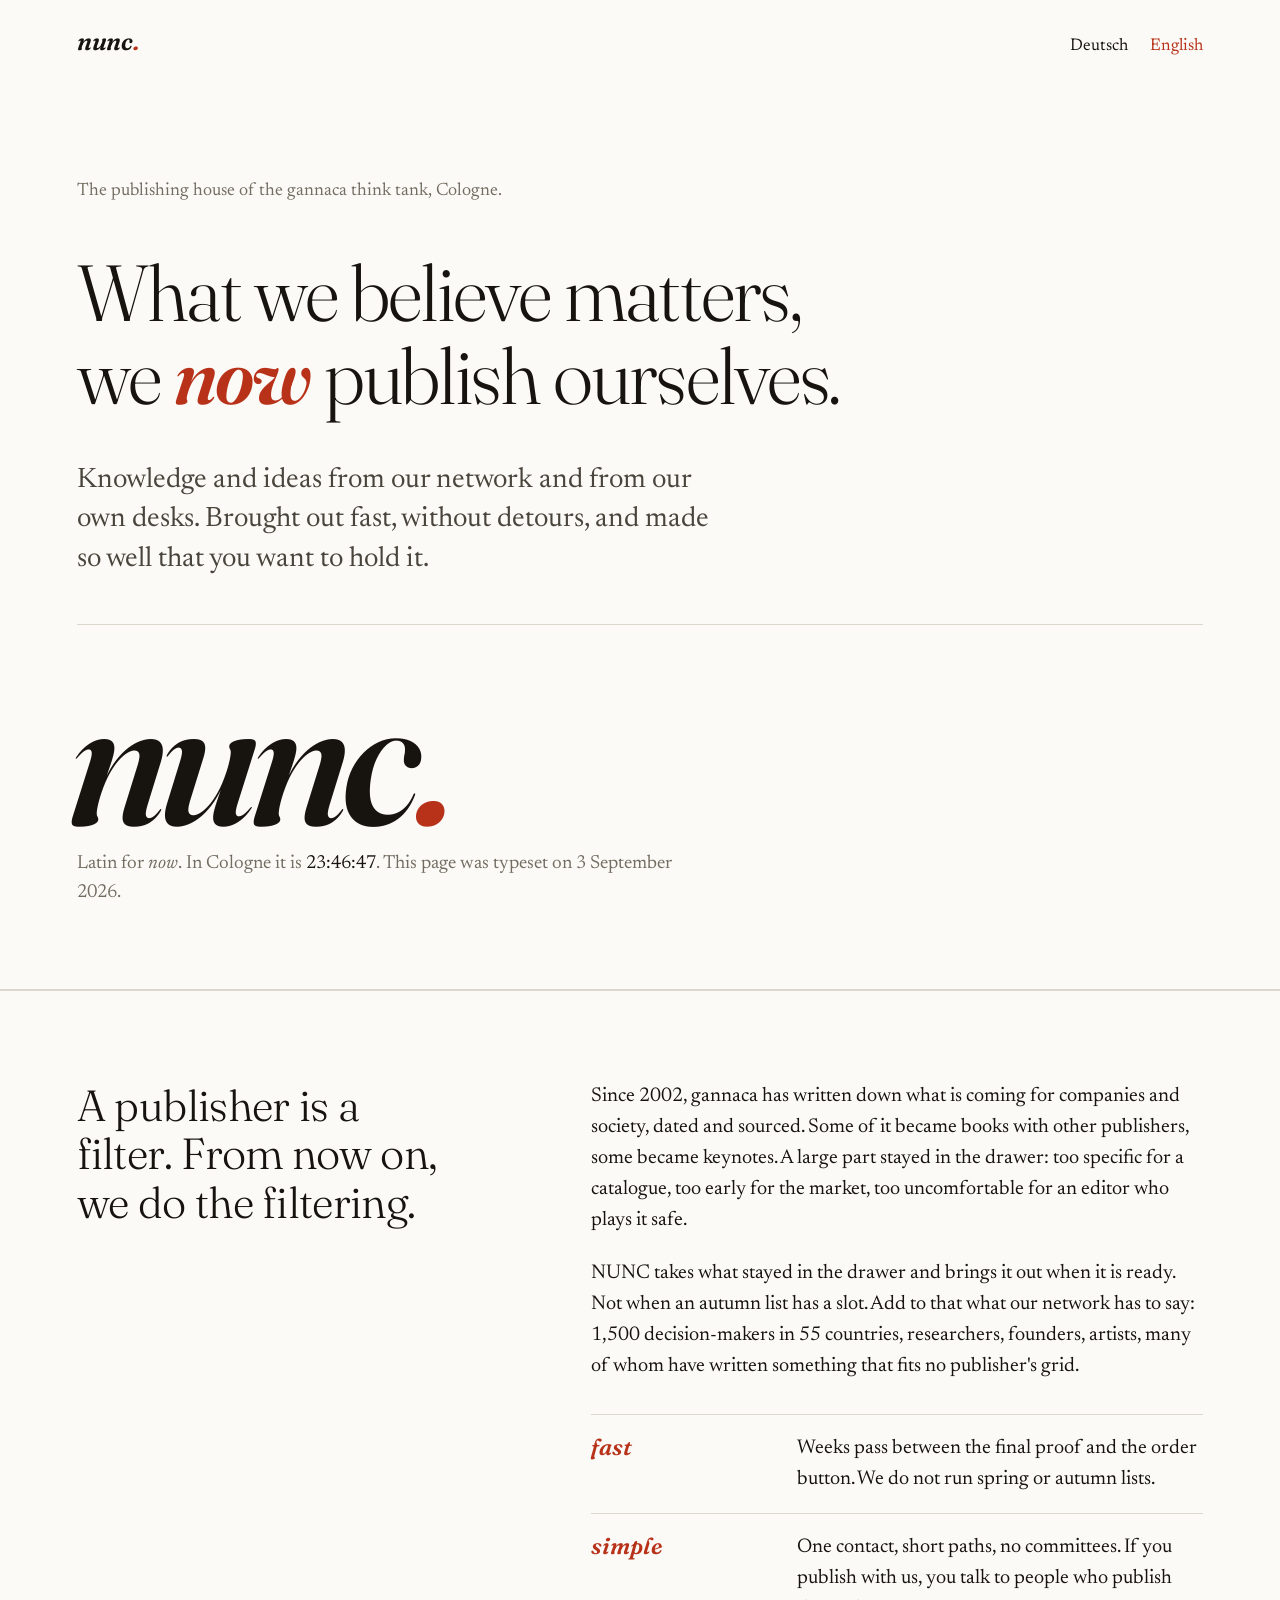
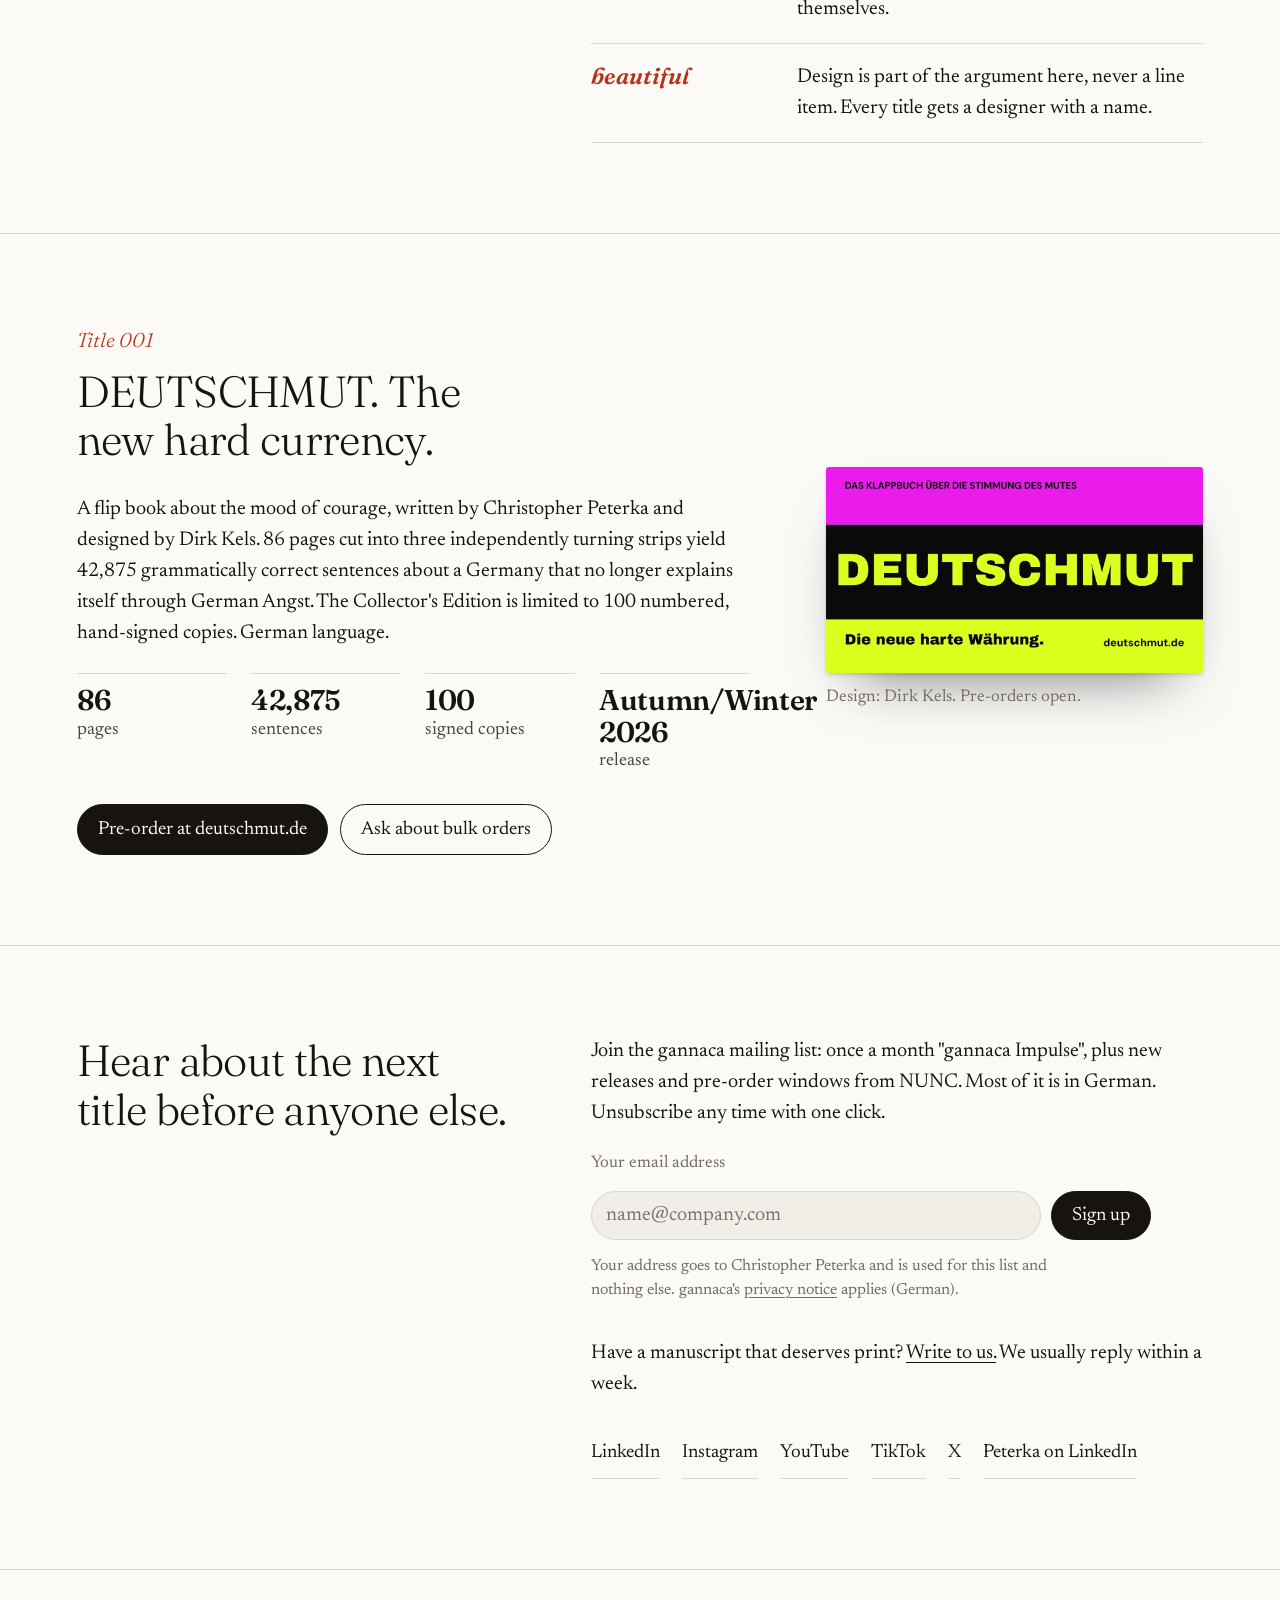
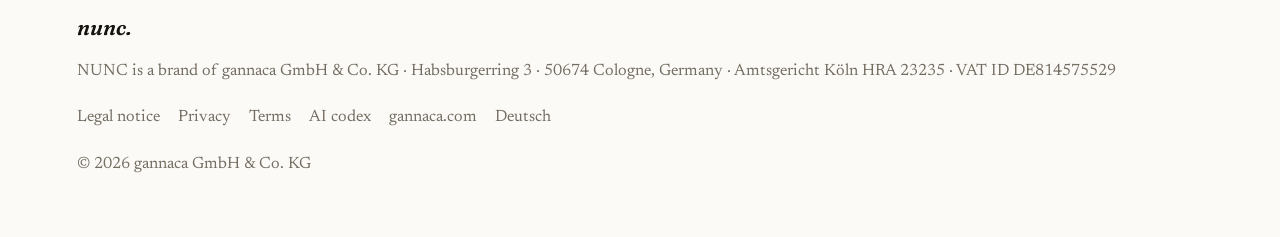
==== en/index.html @ 0a07e75c "NUNC Verlag: Teaser-Site nunc.gannaca.com (DE/EN, Netlify Forms, self-hosted fonts)" ====
<!doctype html>
<html lang="en">
<head>
  <meta charset="utf-8">
  <meta name="viewport" content="width=device-width, initial-scale=1, viewport-fit=cover">
  <title>NUNC · What we believe matters, we now publish ourselves.</title>
  <meta name="description" content="NUNC is the publishing house of the gannaca think tank: knowledge and ideas from our network and our own desks, brought out fast and made beautifully. First title: DEUTSCHMUT.">
  <link rel="canonical" href="https://nunc.gannaca.com/en/">
  <link rel="alternate" hreflang="de" href="https://nunc.gannaca.com/">
  <link rel="alternate" hreflang="en" href="https://nunc.gannaca.com/en/">
  <link rel="alternate" hreflang="x-default" href="https://nunc.gannaca.com/">
  <meta name="theme-color" content="#fbfaf7" media="(prefers-color-scheme: light)">
  <meta name="theme-color" content="#121110" media="(prefers-color-scheme: dark)">
  <meta property="og:type" content="website">
  <meta property="og:site_name" content="NUNC · gannaca">
  <meta property="og:title" content="NUNC · What we believe matters, we now publish ourselves.">
  <meta property="og:description" content="The publishing house of the gannaca think tank. First title: DEUTSCHMUT, the new hard currency.">
  <meta property="og:url" content="https://nunc.gannaca.com/en/">
  <meta property="og:image" content="https://nunc.gannaca.com/assets/img/og.jpg">
  <meta property="og:locale" content="en_GB">
  <meta name="twitter:card" content="summary_large_image">
  <link rel="icon" href="/assets/img/favicon.svg" type="image/svg+xml">
  <link rel="preload" href="/assets/fonts/fraunces-italic-600-latin.woff2" as="font" type="font/woff2" crossorigin>
  <link rel="preload" href="/assets/fonts/fraunces-normal-300-latin.woff2" as="font" type="font/woff2" crossorigin>
  <link rel="stylesheet" href="/assets/nunc.css">
</head>
<body>
<a class="skip" href="#main">Skip to content</a>

<header class="top">
  <a class="mark" href="/en/" aria-label="NUNC, home">nunc<span>.</span></a>
  <nav aria-label="Language">
    <a href="/" lang="de">Deutsch</a>
    <a href="/en/" aria-current="page" lang="en">English</a>
  </nav>
</header>

<main id="main">

  <section class="hero" aria-labelledby="h1">
    <p class="kicker seq">The publishing house of the gannaca think tank, Cologne.</p>
    <h1 id="h1" class="seq">What we believe matters, we <em>now</em> publish ourselves.</h1>
    <p class="lede seq">Knowledge and ideas from our network and from our own desks. Brought out fast, without detours, and made so well that you want to hold it.</p>
    <div class="nunc seq">
      <p class="word" aria-hidden="true">nunc<i>.</i></p>
      <p class="colophon">Latin for <i>now</i>. In Cologne it is <time id="clock" datetime="">just about now</time>. This page was typeset on 3 September 2026.</p>
    </div>
  </section>

  <section aria-labelledby="h-why">
    <div class="two">
      <h2 id="h-why" class="reveal">A publisher is a filter. From now on, we do the filtering.</h2>
      <div class="reveal">
        <p>Since 2002, gannaca has written down what is coming for companies and society, dated and sourced. Some of it became books with other publishers, some became keynotes. A large part stayed in the drawer: too specific for a catalogue, too early for the market, too uncomfortable for an editor who plays it safe.</p>
        <p>NUNC takes what stayed in the drawer and brings it out when it is ready. Not when an autumn list has a slot. Add to that what our network has to say: 1,500 decision-makers in 55 countries, researchers, founders, artists, many of whom have written something that fits no publisher's grid.</p>
        <ul class="claims">
          <li><b>fast</b><span>Weeks pass between the final proof and the order button. We do not run spring or autumn lists.</span></li>
          <li><b>simple</b><span>One contact, short paths, no committees. If you publish with us, you talk to people who publish themselves.</span></li>
          <li><b>beautiful</b><span>Design is part of the argument here, never a line item. Every title gets a designer with a name.</span></li>
        </ul>
      </div>
    </div>
  </section>

  <section aria-labelledby="h-title">
    <div class="title-block">
      <div class="reveal">
        <p class="ordinal">Title 001</p>
        <h2 id="h-title">DEUTSCHMUT. The new hard currency.</h2>
        <p>A flip book about the mood of courage, written by Christopher Peterka and designed by Dirk Kels. 86 pages cut into three independently turning strips yield 42,875 grammatically correct sentences about a Germany that no longer explains itself through German Angst. The Collector's Edition is limited to 100 numbered, hand-signed copies. German language.</p>
        <ul class="facts" aria-label="Key facts">
          <li><strong>86</strong>pages</li>
          <li><strong>42,875</strong>sentences</li>
          <li><strong>100</strong>signed copies</li>
          <li><strong>Autumn/Winter 2026</strong>release</li>
        </ul>
        <div class="actions">
          <a class="btn" href="https://www.deutschmut.de" target="_blank" rel="noopener" hreflang="de">Pre-order at deutschmut.de</a>
          <a class="btn ghost" href="mailto:peterka@gannaca.com?subject=DEUTSCHMUT%20%C2%B7%20bulk%20order">Ask about bulk orders</a>
        </div>
      </div>
      <figure class="cover reveal">
        <a href="https://www.deutschmut.de" target="_blank" rel="noopener"><img src="/assets/img/deutschmut_cover.jpg" width="1200" height="655" alt="Cover of DEUTSCHMUT, the new hard currency, a flip book by Christopher Peterka" loading="lazy" decoding="async"></a>
        <figcaption>Design: Dirk Kels. Pre-orders open.</figcaption>
      </figure>
    </div>
  </section>

  <section aria-labelledby="h-nl">
    <div class="two">
      <h2 id="h-nl" class="reveal">Hear about the next title before anyone else.</h2>
      <div class="reveal">
        <p>Join the gannaca mailing list: once a month "gannaca Impulse", plus new releases and pre-order windows from NUNC. Most of it is in German. Unsubscribe any time with one click.</p>
        <form class="nl" name="newsletter" method="POST" action="/en/thanks/" data-netlify="true" netlify-honeypot="bot-field">
          <input type="hidden" name="form-name" value="newsletter">
          <input type="hidden" name="source" value="nunc.gannaca.com">
          <input type="hidden" name="language" value="en">
          <p class="hp" aria-hidden="true"><label>Leave this empty: <input name="bot-field" tabindex="-1" autocomplete="off"></label></p>
          <label for="email">Your email address</label>
          <div class="row">
            <input id="email" type="email" name="email" inputmode="email" autocomplete="email" required placeholder="name@company.com">
            <button class="btn" type="submit">Sign up</button>
          </div>
          <small>Your address goes to Christopher Peterka and is used for this list and nothing else. gannaca's <a href="https://gannaca.com/datenschutz/" hreflang="de">privacy notice</a> applies (German).</small>
        </form>
        <p style="margin-top:36px">Have a manuscript that deserves print? <a href="mailto:peterka@gannaca.com?subject=NUNC%20%C2%B7%20Manuscript">Write to us.</a> We usually reply within a week.</p>
        <ul class="socials" aria-label="gannaca on social media">
          <li><a href="https://de.linkedin.com/company/gannaca-global-think-tank-group" target="_blank" rel="noopener">LinkedIn</a></li>
          <li><a href="https://www.instagram.com/gannacathinktank/" target="_blank" rel="noopener">Instagram</a></li>
          <li><a href="https://www.youtube.com/@gannaca6821" target="_blank" rel="noopener">YouTube</a></li>
          <li><a href="https://www.tiktok.com/@gannaca" target="_blank" rel="noopener">TikTok</a></li>
          <li><a href="https://x.com/c_peterka" target="_blank" rel="noopener">X</a></li>
          <li><a href="https://www.linkedin.com/in/christopherpeterka/" target="_blank" rel="noopener">Peterka on LinkedIn</a></li>
        </ul>
      </div>
    </div>
  </section>

</main>

<footer>
  <div class="mark">nunc.</div>
  <div>NUNC is a brand of gannaca GmbH &amp; Co. KG · Habsburgerring 3 · 50674 Cologne, Germany · Amtsgericht Köln HRA 23235 · VAT ID DE814575529</div>
  <div class="legal">
    <a href="https://gannaca.com/impressum/" hreflang="de">Legal notice</a>
    <a href="https://gannaca.com/datenschutz/" hreflang="de">Privacy</a>
    <a href="https://gannaca.com/agb/" hreflang="de">Terms</a>
    <a href="https://gannaca.com/ki-codex/" hreflang="de">AI codex</a>
    <a href="https://gannaca.com/">gannaca.com</a>
    <a href="/" lang="de">Deutsch</a>
  </div>
  <div>© 2026 gannaca GmbH &amp; Co. KG</div>
</footer>

<script>
(function () {
  var el = document.getElementById('clock');
  if (el) {
    var fmt = new Intl.DateTimeFormat('en-GB', { hour: '2-digit', minute: '2-digit', second: '2-digit', timeZone: 'Europe/Berlin' });
    function tick() { var d = new Date(); el.textContent = fmt.format(d); el.setAttribute('datetime', d.toISOString()); }
    tick(); setInterval(tick, 1000);
  }
  var reduce = window.matchMedia('(prefers-reduced-motion: reduce)').matches;
  var items = document.querySelectorAll('.reveal');
  if (reduce || !('IntersectionObserver' in window)) { return; }
  items.forEach(function (n) { n.classList.add('pre'); });
  var io = new IntersectionObserver(function (entries) {
    entries.forEach(function (e, i) {
      if (e.isIntersecting) { setTimeout(function () { e.target.classList.remove('pre'); e.target.classList.add('in'); }, (i % 3) * 90); io.unobserve(e.target); }
    });
  }, { rootMargin: '0px 0px -10% 0px', threshold: 0.12 });
  items.forEach(function (n) { io.observe(n); });
})();
</script>
</body>
</html>
---- assets/nunc.css ----
@import url("/assets/fonts/fonts.css");

:root {
  --paper: #fbfaf7;
  --paper-2: #f1eee7;
  --ink: #17140f;
  --ink-2: #4a453c;
  --muted: #736c61;
  --rule: #dcd7cc;
  --rubrum: #b8321a;
  --rubrum-ink: #8e2412;
  --font-display: "Fraunces", Georgia, serif;
  --font-text: "Newsreader", Georgia, "Times New Roman", serif;
  --measure: 62ch;
  --gutter: clamp(20px, 6vw, 96px);
}
@media (prefers-color-scheme: dark) {
  :root {
    --paper: #121110;
    --paper-2: #1c1a17;
    --ink: #ede8df;
    --ink-2: #c9c2b5;
    --muted: #948c7e;
    --rule: #2c2925;
    --rubrum: #e2532f;
    --rubrum-ink: #f07a5b;
  }
}

* { box-sizing: border-box; }
html { scroll-behavior: smooth; -webkit-text-size-adjust: 100%; }
body {
  margin: 0;
  background: var(--paper);
  color: var(--ink);
  font-family: var(--font-text);
  font-size: clamp(17px, 1.05vw + 12px, 20px);
  line-height: 1.55;
  font-optical-sizing: auto;
  font-feature-settings: "kern", "liga", "onum";
}
a { color: inherit; text-decoration-thickness: 1px; text-underline-offset: 0.18em; }
a:hover { color: var(--rubrum); }
a:focus-visible, button:focus-visible, input:focus-visible {
  outline: 2px solid var(--rubrum);
  outline-offset: 3px;
  border-radius: 2px;
}
::selection { background: var(--rubrum); color: #fff; }

.skip { position: absolute; left: -999px; top: 8px; background: var(--ink); color: var(--paper); padding: 8px 12px; }
.skip:focus { left: 8px; z-index: 50; }

/* ---------- header ---------- */
.top {
  display: flex; align-items: baseline; justify-content: space-between;
  padding: 22px var(--gutter) 0;
  font-size: 0.85em;
}
.top .mark { font-family: var(--font-display); font-style: italic; font-weight: 600; font-size: 1.45em; letter-spacing: -0.01em; text-decoration: none; }
.top .mark span { color: var(--rubrum); }
.top nav { display: flex; gap: 22px; }
.top nav a { text-decoration: none; padding: 10px 0; }
.top nav a[aria-current] { color: var(--rubrum); }

/* ---------- hero ---------- */
.hero {
  padding: clamp(56px, 12vh, 140px) var(--gutter) clamp(48px, 9vh, 110px);
  display: grid;
  grid-template-columns: minmax(0, 1fr);
  gap: clamp(28px, 5vh, 56px);
  border-bottom: 1px solid var(--rule);
}
.hero .kicker { margin: 0; color: var(--muted); font-size: 0.9em; }
.hero h1 {
  font-family: var(--font-display);
  font-weight: 300;
  font-size: clamp(2.2rem, 6.2vw, 5.4rem);
  line-height: 1.04;
  letter-spacing: -0.022em;
  margin: 0;
  max-width: 18ch;
  text-wrap: balance;
}
.hero h1 em { font-style: italic; font-weight: 600; color: var(--rubrum); }
.hero .lede {
  font-size: clamp(1.05em, 1.4vw + 0.6em, 1.4em);
  line-height: 1.4;
  max-width: 40ch;
  margin: 0;
  color: var(--ink-2);
}
.nunc {
  display: grid; gap: 6px;
  padding-top: clamp(24px, 5vh, 48px);
  border-top: 1px solid var(--rule);
}
.nunc .word {
  font-family: var(--font-display);
  font-style: italic; font-weight: 600;
  font-size: clamp(4.4rem, 15vw, 15rem);
  line-height: 0.9;
  letter-spacing: -0.04em;
  margin: 0 0 0 -0.04em;
}
.nunc .word i { color: var(--rubrum); font-style: inherit; }
.nunc .colophon { margin: 0; color: var(--muted); font-size: 0.95em; font-variant-numeric: tabular-nums; }
.nunc .colophon time { color: var(--ink); }

/* ---------- sections ---------- */
section { padding: clamp(56px, 10vh, 120px) var(--gutter); }
section + section { border-top: 1px solid var(--rule); }
h2 {
  font-family: var(--font-display);
  font-weight: 300;
  font-size: clamp(1.7rem, 3.4vw, 2.8rem);
  line-height: 1.12;
  letter-spacing: -0.015em;
  margin: 0 0 0.7em;
  max-width: 24ch;
  text-wrap: balance;
}
p { margin: 0 0 1.1em; max-width: var(--measure); }
p:last-child { margin-bottom: 0; }
.two { display: grid; grid-template-columns: minmax(0, 1fr); gap: 40px; }
@media (min-width: 900px) {
  .two { grid-template-columns: 5fr 7fr; gap: clamp(40px, 6vw, 96px); align-items: start; }
  .two > h2 { position: sticky; top: 32px; }
}

/* Drei Eigenschaften als Marginalien */
.claims { list-style: none; margin: 32px 0 0; padding: 0; display: grid; gap: 0; border-top: 1px solid var(--rule); max-width: var(--measure); }
.claims li { display: grid; grid-template-columns: 9.5em 1fr; gap: 16px; padding: 18px 0; border-bottom: 1px solid var(--rule); }
.claims b { font-family: var(--font-display); font-style: italic; font-weight: 600; color: var(--rubrum); font-size: 1.15em; line-height: 1.3; }
@media (max-width: 560px) { .claims li { grid-template-columns: 1fr; gap: 4px; } }

/* ---------- first title ---------- */
.title-block { display: grid; gap: 36px; }
@media (min-width: 900px) { .title-block { grid-template-columns: 7fr 5fr; gap: clamp(40px, 6vw, 96px); align-items: center; } }
.cover {
  position: relative; margin: 0;
  transform: rotate(-1.5deg);
  transition: transform 300ms ease-out;
}
.cover img { width: 100%; height: auto; display: block; border-radius: 3px; box-shadow: 0 30px 60px -30px rgba(0,0,0,.55), 0 2px 4px rgba(0,0,0,.15); }
.cover:hover { transform: rotate(0deg) translateY(-2px); }
.cover figcaption { margin-top: 12px; font-size: 0.85em; color: var(--muted); }
.facts { list-style: none; padding: 0; margin: 24px 0 0; display: grid; grid-template-columns: repeat(auto-fit, minmax(150px, 1fr)); gap: 18px 24px; max-width: var(--measure); }
.facts li { border-top: 1px solid var(--rule); padding-top: 10px; font-size: 0.92em; color: var(--ink-2); }
.facts strong { display: block; font-family: var(--font-display); font-weight: 600; font-size: 1.55em; line-height: 1.1; color: var(--ink); letter-spacing: -0.01em; }
.ordinal { color: var(--rubrum); font-family: var(--font-display); font-style: italic; margin: 0 0 12px; }

/* ---------- buttons ---------- */
.btn {
  display: inline-flex; align-items: center; gap: 10px;
  min-height: 48px; padding: 10px 20px;
  border: 1.5px solid var(--ink); border-radius: 999px;
  background: var(--ink); color: var(--paper);
  font-family: var(--font-text); font-size: 0.95em; text-decoration: none; cursor: pointer;
  transition: transform 180ms ease-out, background 180ms ease-out, border-color 180ms ease-out, color 180ms ease-out;
}
.btn:hover { background: var(--rubrum); border-color: var(--rubrum); color: #fff; transform: translateY(-1px); }
.btn.ghost { background: transparent; color: var(--ink); }
.btn.ghost:hover { background: transparent; color: var(--rubrum); }
.actions { display: flex; flex-wrap: wrap; gap: 12px; margin-top: 28px; }

/* ---------- newsletter ---------- */
.nl { display: grid; gap: 14px; max-width: 560px; margin-top: 8px; }
.nl label { font-size: 0.85em; color: var(--muted); }
.nl .row { display: flex; gap: 10px; flex-wrap: wrap; }
.nl input[type="email"] {
  flex: 1 1 260px; min-height: 48px; padding: 8px 14px;
  font: inherit; font-size: 1em;
  color: var(--ink); background: var(--paper-2);
  border: 1.5px solid var(--rule); border-radius: 999px;
  transition: border-color 180ms ease-out;
}
.nl input[type="email"]:focus { border-color: var(--rubrum); outline: none; }
.nl small { color: var(--muted); font-size: 0.8em; line-height: 1.5; max-width: 52ch; }
.hp { position: absolute; left: -9999px; }

.socials { list-style: none; padding: 0; margin: 28px 0 0; display: flex; flex-wrap: wrap; gap: 8px 22px; font-size: 0.95em; }
.socials a { text-decoration: none; padding: 10px 0; display: inline-block; border-bottom: 1px solid var(--rule); }
.socials a:hover { border-color: var(--rubrum); }

/* ---------- footer ---------- */
footer {
  border-top: 1px solid var(--rule);
  padding: 40px var(--gutter) 60px;
  font-size: 0.82em; color: var(--muted); line-height: 1.6;
  display: grid; gap: 14px;
}
footer .legal { display: flex; flex-wrap: wrap; gap: 6px 18px; }
footer a { text-decoration: none; padding: 6px 0; display: inline-block; }
footer .mark { font-family: var(--font-display); font-style: italic; font-weight: 600; font-size: 1.3em; color: var(--ink); }

/* ---------- motion ---------- */
.reveal { transition: opacity 480ms ease-out, transform 480ms ease-out; }
.reveal.pre { opacity: 0; transform: translateY(14px); }
.reveal.in { opacity: 1; transform: none; }
.hero .seq { opacity: 0; transform: translateY(10px); animation: rise 600ms ease-out forwards; }
.hero .seq:nth-child(1) { animation-delay: 60ms; }
.hero .seq:nth-child(2) { animation-delay: 220ms; }
.hero .seq:nth-child(3) { animation-delay: 380ms; }
.hero .seq:nth-child(4) { animation-delay: 620ms; }
@keyframes rise { to { opacity: 1; transform: none; } }
.nunc .word i { animation: blink 2.2s steps(1) infinite 1.4s; }
@keyframes blink { 0%, 55% { opacity: 1; } 56%, 60% { opacity: 0.25; } 61%, 100% { opacity: 1; } }

@media (prefers-reduced-motion: reduce) {
  html { scroll-behavior: auto; }
  .reveal, .hero .seq { opacity: 1; transform: none; animation: none; transition: none; }
  .nunc .word i { animation: none; }
  .cover { transform: none; }
  .btn:hover { transform: none; }
}
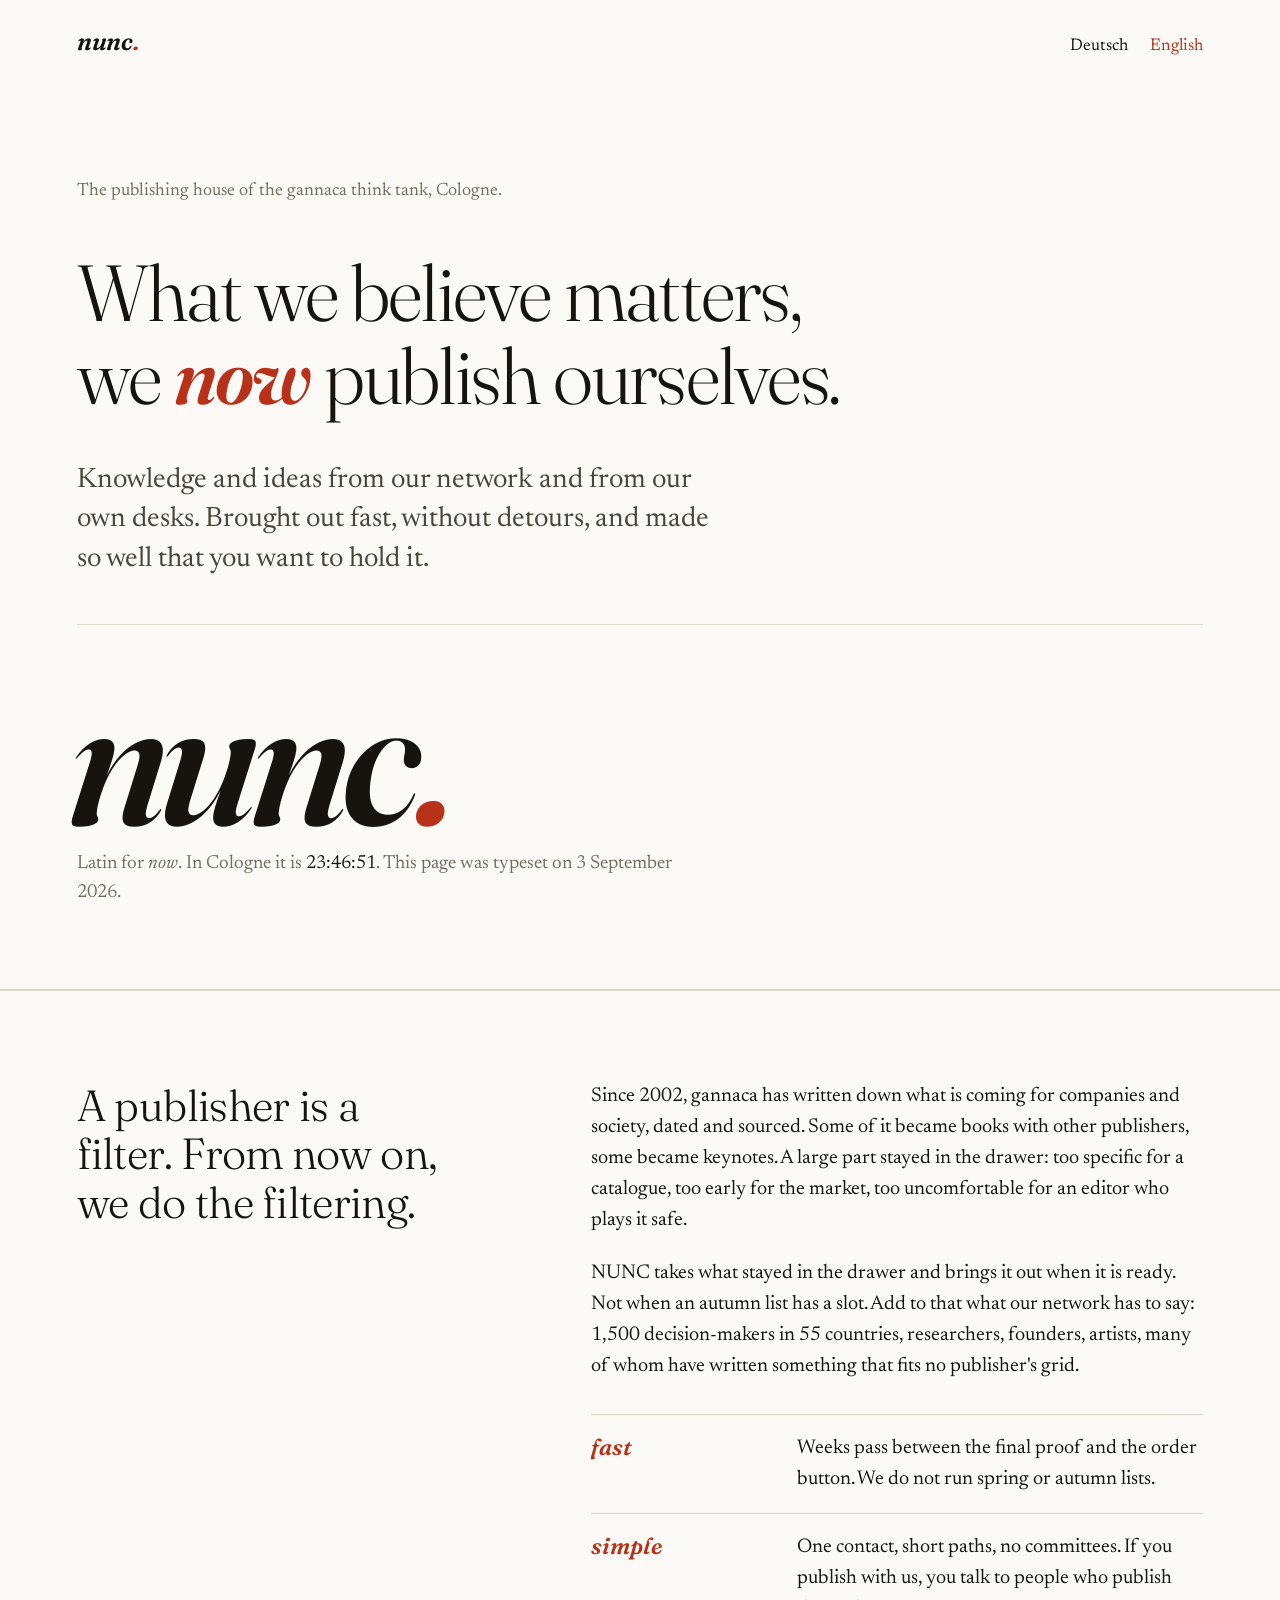
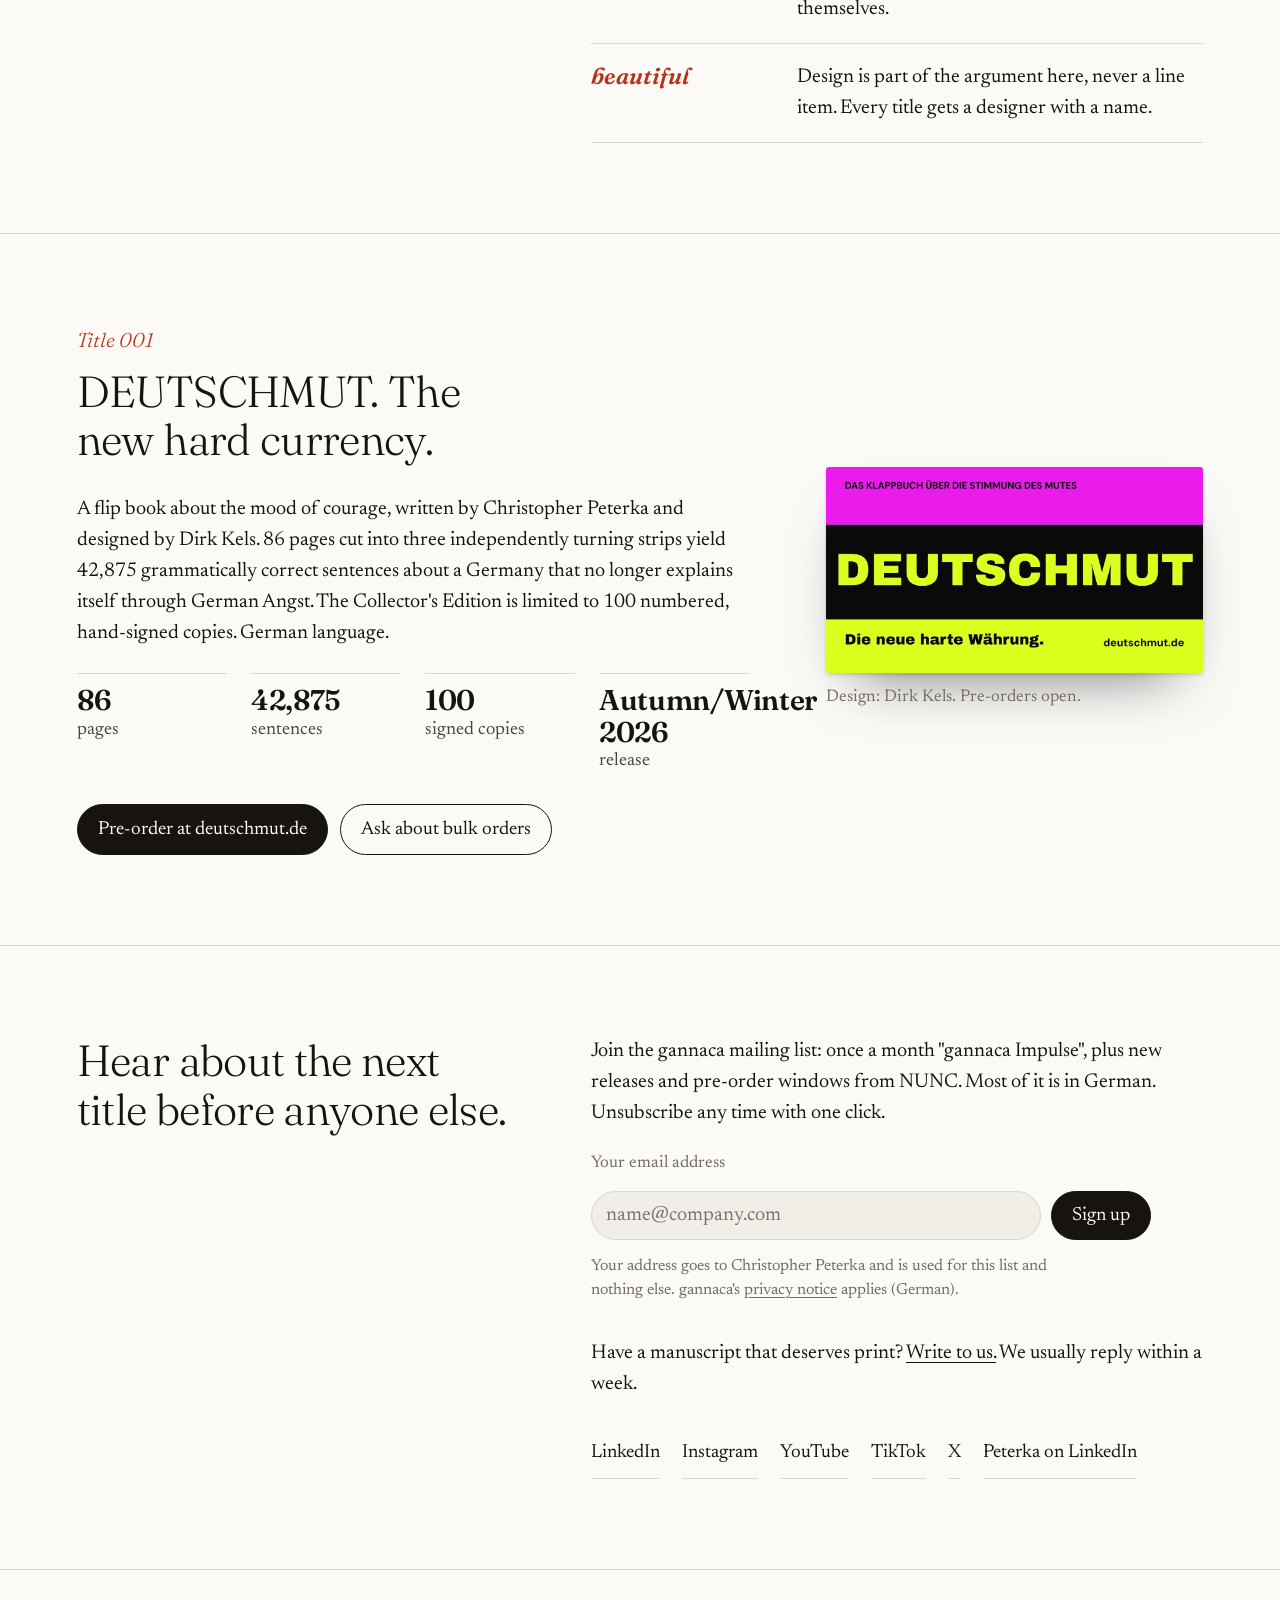
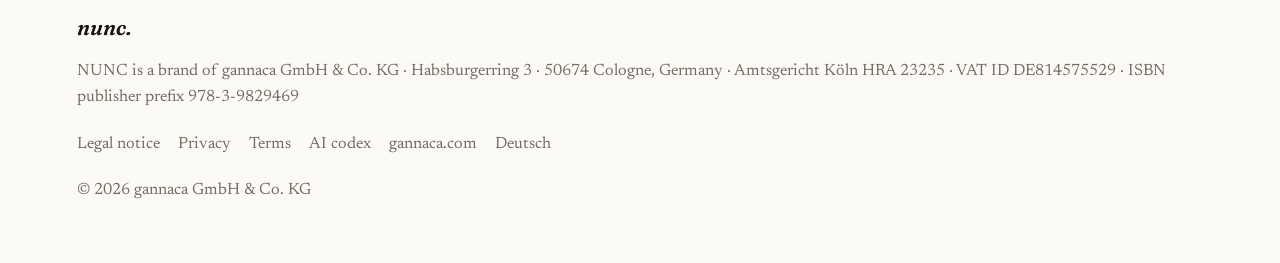
==== commit 213d0621: "Footer: ISBN-Verlagsnummer" ====
--- a/en/index.html
+++ b/en/index.html
@@ -120,7 +120,7 @@
 
 <footer>
   <div class="mark">nunc.</div>
-  <div>NUNC is a brand of gannaca GmbH &amp; Co. KG · Habsburgerring 3 · 50674 Cologne, Germany · Amtsgericht Köln HRA 23235 · VAT ID DE814575529</div>
+  <div>NUNC is a brand of gannaca GmbH &amp; Co. KG · Habsburgerring 3 · 50674 Cologne, Germany · Amtsgericht Köln HRA 23235 · VAT ID DE814575529 · ISBN publisher prefix 978-3-9829469</div>
   <div class="legal">
     <a href="https://gannaca.com/impressum/" hreflang="de">Legal notice</a>
     <a href="https://gannaca.com/datenschutz/" hreflang="de">Privacy</a>
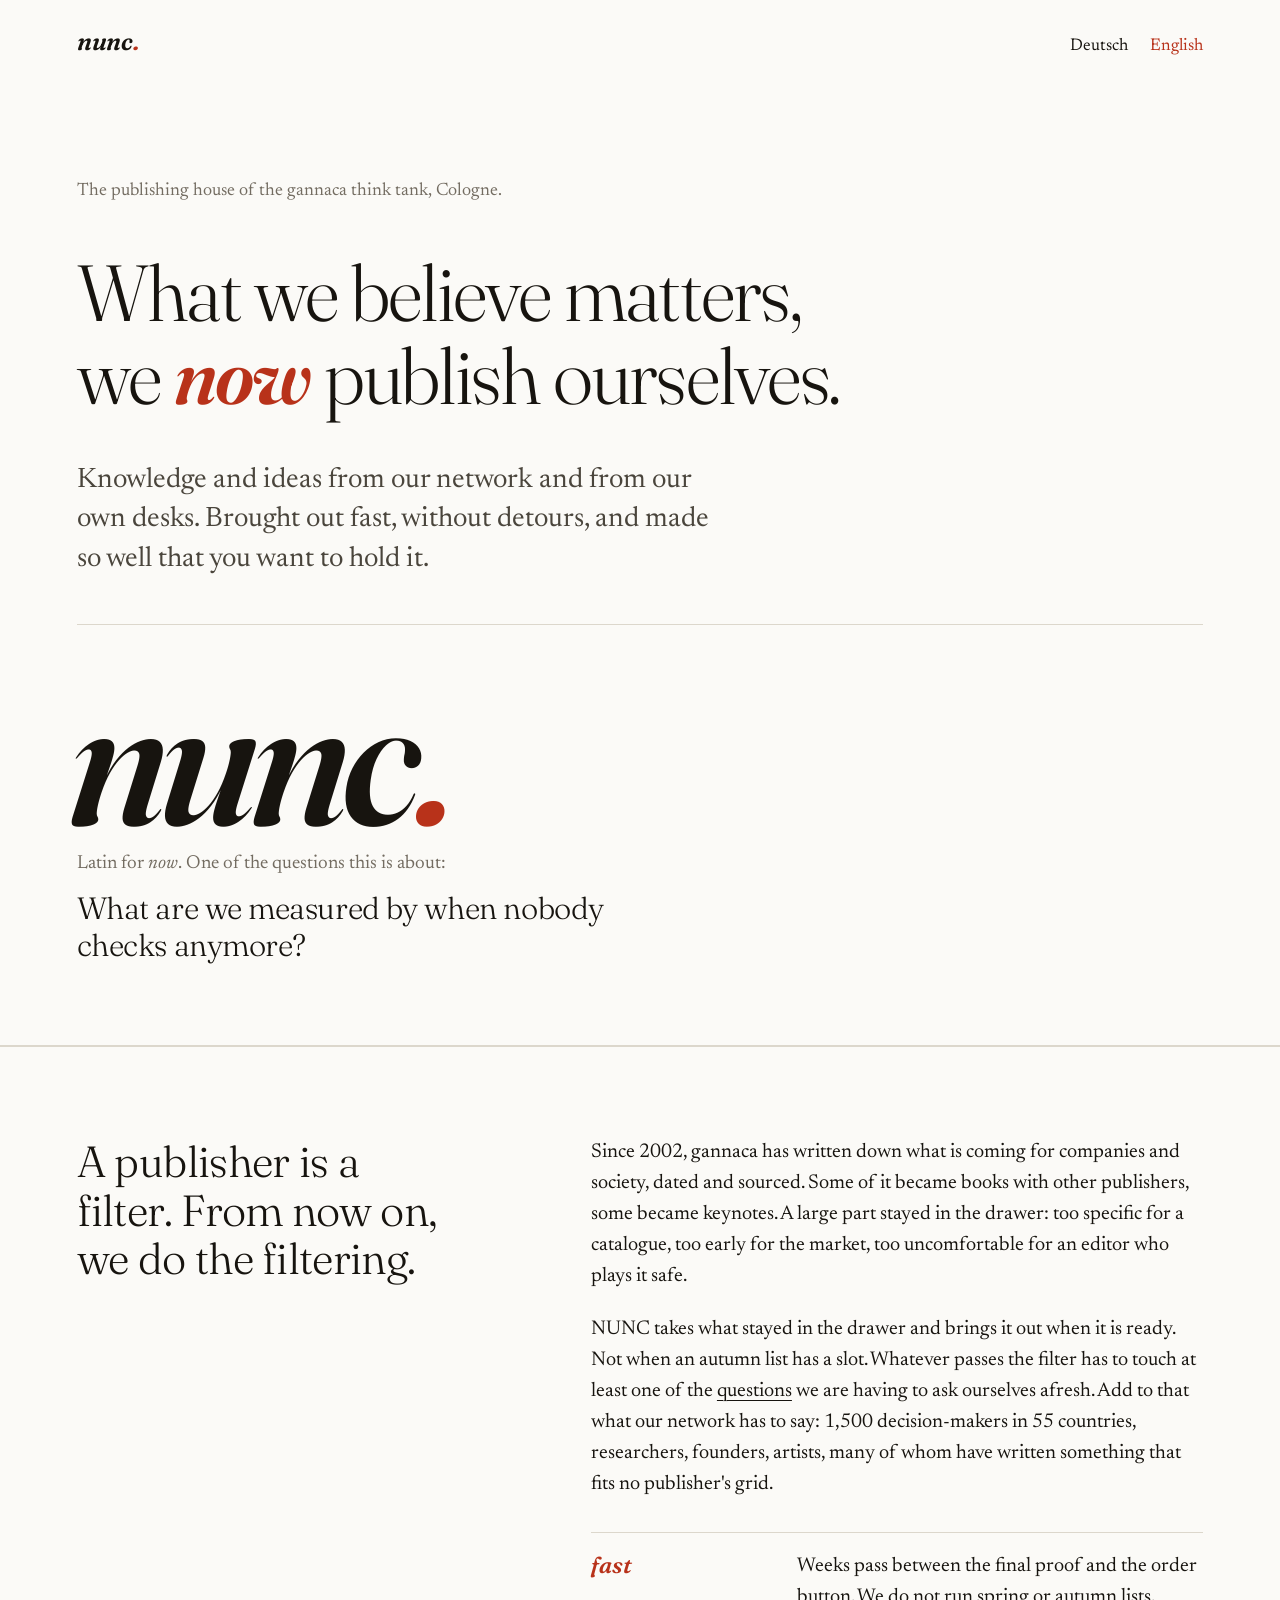
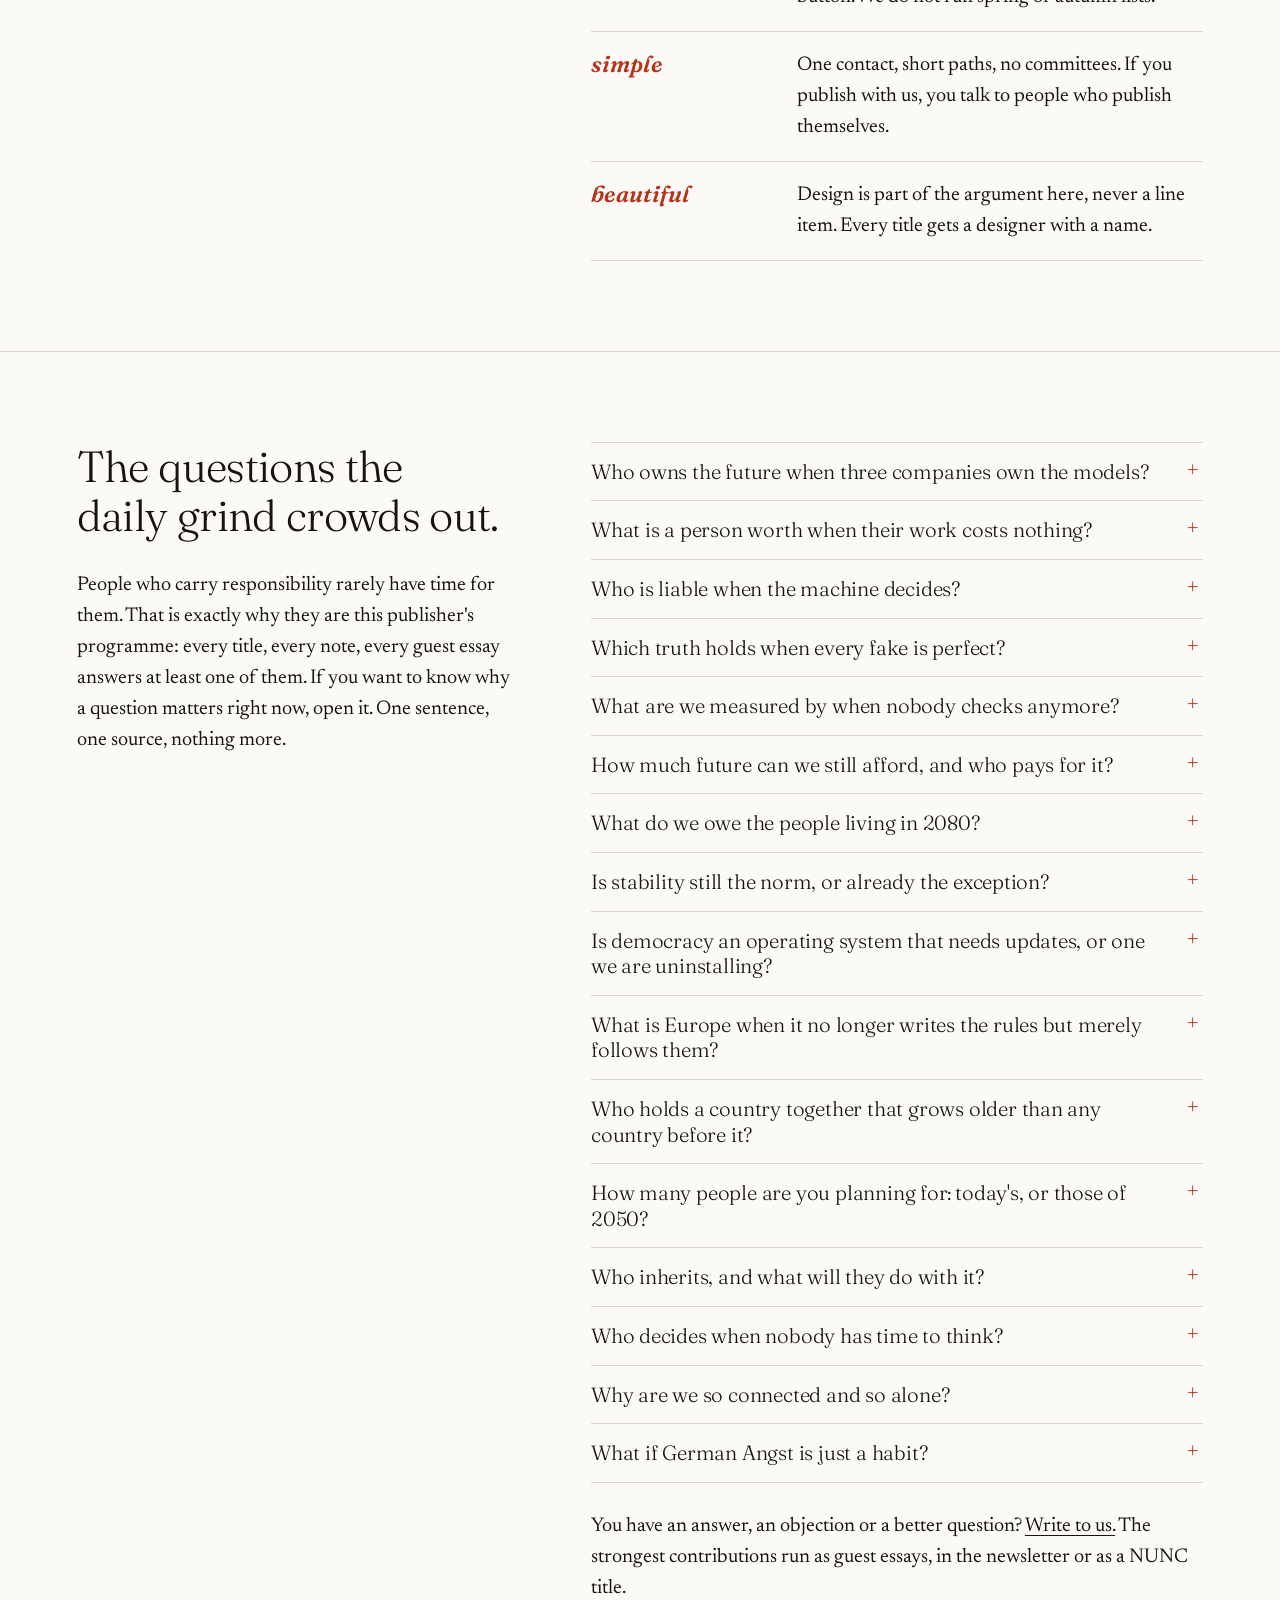
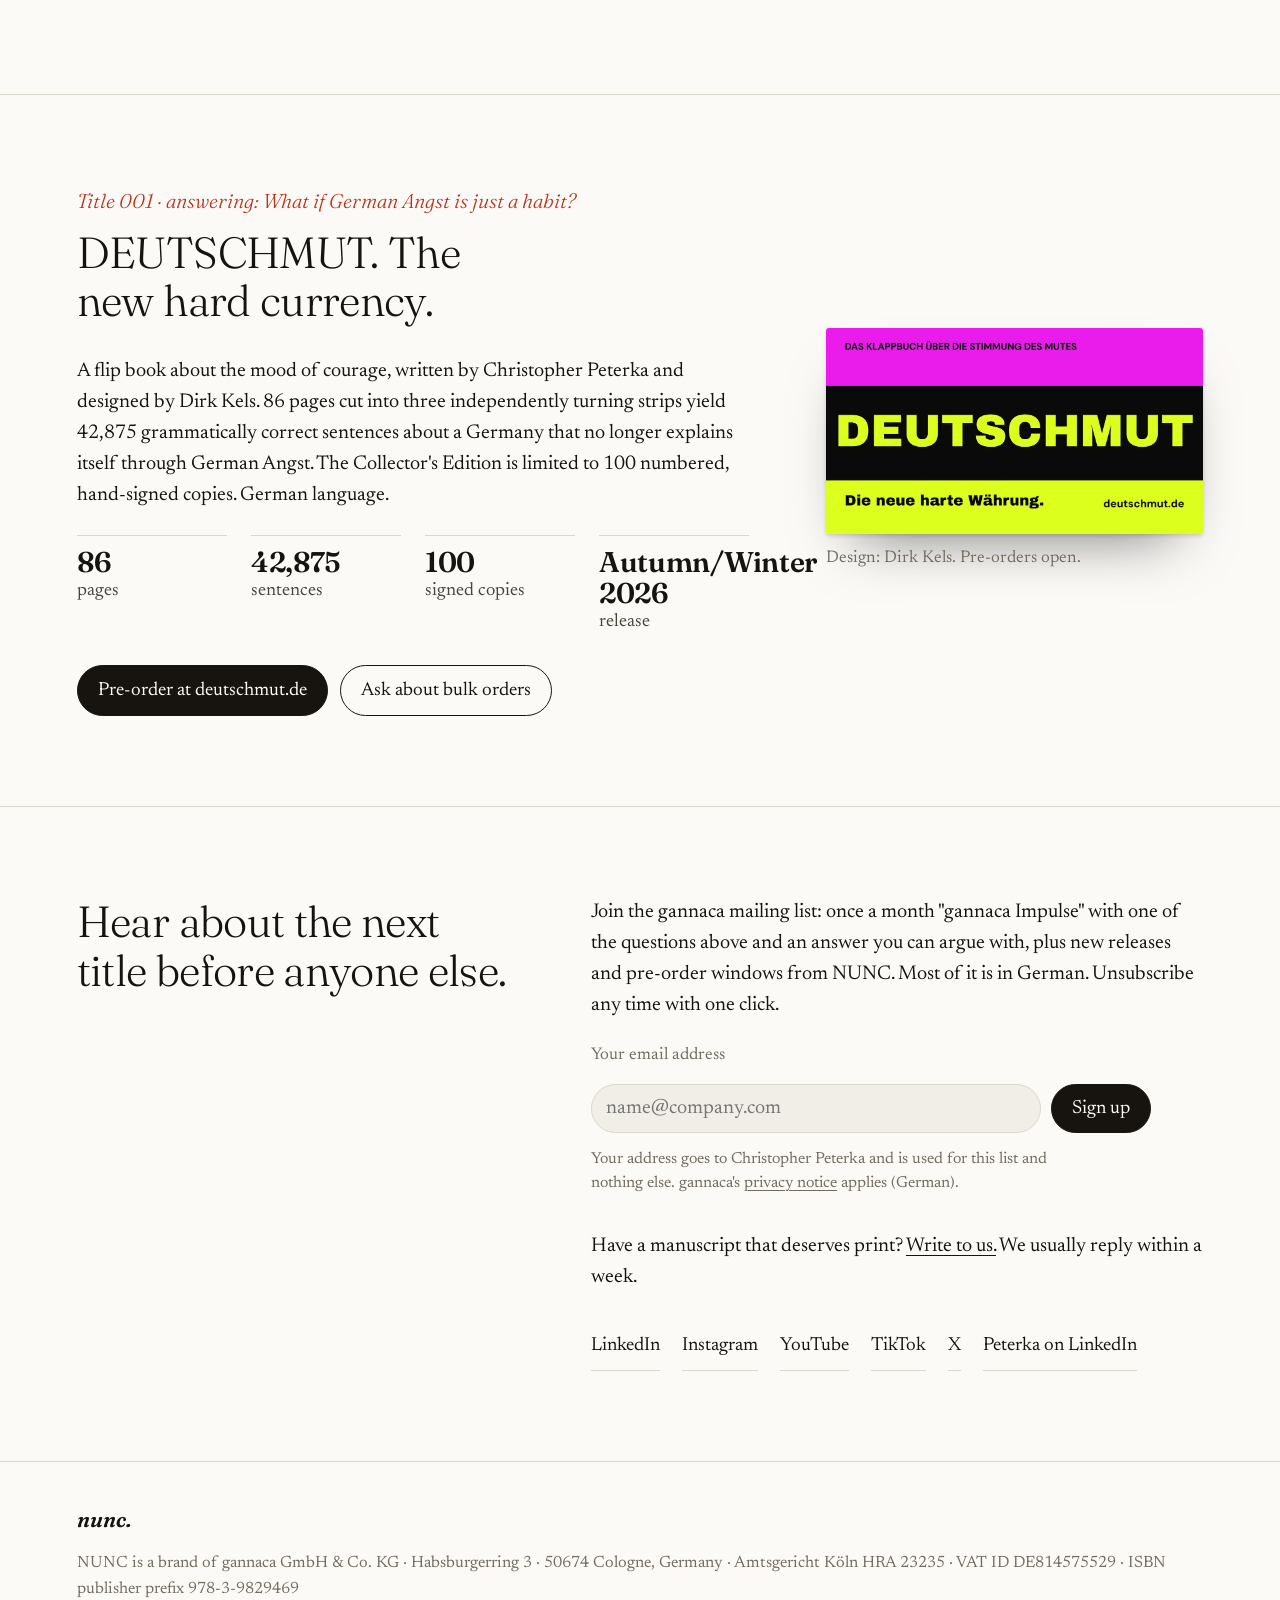
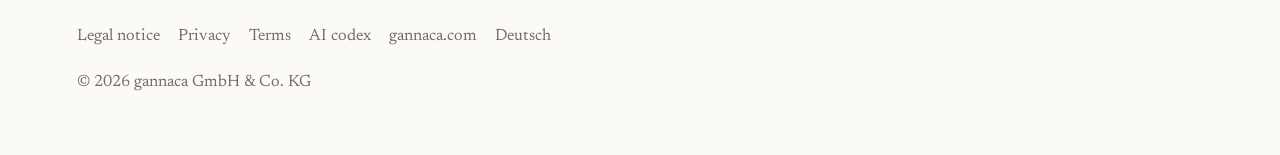
==== commit 8191c647: "Fragen-Register als Leitmotiv: 16 Fragen mit Ein-Satz-Begruendung und Quelle, Hero-Rotor statt Kolop" ====
--- a/en/index.html
+++ b/en/index.html
@@ -43,7 +43,8 @@
     <p class="lede seq">Knowledge and ideas from our network and from our own desks. Brought out fast, without detours, and made so well that you want to hold it.</p>
     <div class="nunc seq">
       <p class="word" aria-hidden="true">nunc<i>.</i></p>
-      <p class="colophon">Latin for <i>now</i>. In Cologne it is <time id="clock" datetime="">just about now</time>. This page was typeset on 3 September 2026.</p>
+      <p class="colophon">Latin for <i>now</i>. One of the questions this is about:</p>
+      <p class="rotor" aria-live="polite"><span id="rotor">What is a person worth when their work costs nothing?</span></p>
     </div>
   </section>
 
@@ -52,7 +53,7 @@
       <h2 id="h-why" class="reveal">A publisher is a filter. From now on, we do the filtering.</h2>
       <div class="reveal">
         <p>Since 2002, gannaca has written down what is coming for companies and society, dated and sourced. Some of it became books with other publishers, some became keynotes. A large part stayed in the drawer: too specific for a catalogue, too early for the market, too uncomfortable for an editor who plays it safe.</p>
-        <p>NUNC takes what stayed in the drawer and brings it out when it is ready. Not when an autumn list has a slot. Add to that what our network has to say: 1,500 decision-makers in 55 countries, researchers, founders, artists, many of whom have written something that fits no publisher's grid.</p>
+        <p>NUNC takes what stayed in the drawer and brings it out when it is ready. Not when an autumn list has a slot. Whatever passes the filter has to touch at least one of the <a href="#questions">questions</a> we are having to ask ourselves afresh. Add to that what our network has to say: 1,500 decision-makers in 55 countries, researchers, founders, artists, many of whom have written something that fits no publisher's grid.</p>
         <ul class="claims">
           <li><b>fast</b><span>Weeks pass between the final proof and the order button. We do not run spring or autumn lists.</span></li>
           <li><b>simple</b><span>One contact, short paths, no committees. If you publish with us, you talk to people who publish themselves.</span></li>
@@ -62,10 +63,88 @@
     </div>
   </section>
 
+  <section id="questions" aria-labelledby="h-questions">
+    <div class="two">
+      <div>
+        <h2 id="h-questions" class="reveal">The questions the daily grind crowds out.</h2>
+        <p class="reveal">People who carry responsibility rarely have time for them. That is exactly why they are this publisher's programme: every title, every note, every guest essay answers at least one of them. If you want to know why a question matters right now, open it. One sentence, one source, nothing more.</p>
+      </div>
+      <div class="reveal">
+        <div class="qlist">
+          <details class="q">
+            <summary><span>Who owns the future when three companies own the models?</span></summary>
+            <p>The compute behind the largest AI models has grown four- to fivefold per year for years, and only a handful of companies can still pay for it. <a href="https://epoch.ai/trends" target="_blank" rel="noopener">Source: Epoch AI, Trends</a></p>
+          </details>
+          <details class="q">
+            <summary><span>What is a person worth when their work costs nothing?</span></summary>
+            <p>AI systems match human performance on more benchmarks every year while the cost per query falls by orders of magnitude. <a href="https://aiindex.stanford.edu/" target="_blank" rel="noopener">Source: Stanford AI Index</a></p>
+          </details>
+          <details class="q">
+            <summary><span>Who is liable when the machine decides?</span></summary>
+            <p>Since August 2026 the EU&#x27;s obligations for high-risk AI systems apply, and &quot;the system suggested it&quot; no longer counts as an excuse. <a href="https://artificialintelligenceact.eu/" target="_blank" rel="noopener">Source: EU AI Act, timeline</a></p>
+          </details>
+          <details class="q">
+            <summary><span>Which truth holds when every fake is perfect?</span></summary>
+            <p>Trust in news has hovered around 40 percent worldwide for years, and the worry about telling real from fake grows with every survey. <a href="https://reutersinstitute.politics.ox.ac.uk/digital-news-report" target="_blank" rel="noopener">Source: Reuters Institute, Digital News Report</a></p>
+          </details>
+          <details class="q">
+            <summary><span>What are we measured by when nobody checks anymore?</span></summary>
+            <p>The Global Risks Report lists mis- and disinformation as the world&#x27;s top short-term risk. <a href="https://www.weforum.org/publications/global-risks-report-2025/" target="_blank" rel="noopener">Source: World Economic Forum, Global Risks Report</a></p>
+          </details>
+          <details class="q">
+            <summary><span>How much future can we still afford, and who pays for it?</span></summary>
+            <p>At today&#x27;s emissions the remaining carbon budget for 1.5 degrees is used up within a few years. <a href="https://globalcarbonbudget.org/" target="_blank" rel="noopener">Source: Global Carbon Budget</a></p>
+          </details>
+          <details class="q">
+            <summary><span>What do we owe the people living in 2080?</span></summary>
+            <p>The decisions of this decade lock in climate consequences for centuries, in either direction. <a href="https://www.ipcc.ch/report/ar6/syr/" target="_blank" rel="noopener">Source: IPCC, Sixth Assessment Report</a></p>
+          </details>
+          <details class="q">
+            <summary><span>Is stability still the norm, or already the exception?</span></summary>
+            <p>At least six of nine planetary boundaries have been crossed; the system our institutions were built for no longer exists in that form. <a href="https://www.stockholmresilience.org/research/planetary-boundaries.html" target="_blank" rel="noopener">Source: Stockholm Resilience Centre, Planetary Boundaries</a></p>
+          </details>
+          <details class="q">
+            <summary><span>Is democracy an operating system that needs updates, or one we are uninstalling?</span></summary>
+            <p>Global freedom has declined year after year for almost two decades. <a href="https://freedomhouse.org/report/freedom-world" target="_blank" rel="noopener">Source: Freedom House, Freedom in the World</a></p>
+          </details>
+          <details class="q">
+            <summary><span>What is Europe when it no longer writes the rules but merely follows them?</span></summary>
+            <p>In the last 50 years not a single company worth more than 100 billion euros today has been founded from scratch in the EU. <a href="https://commission.europa.eu/topics/eu-competitiveness/draghi-report_en" target="_blank" rel="noopener">Source: Draghi report on EU competitiveness</a></p>
+          </details>
+          <details class="q">
+            <summary><span>Who holds a country together that grows older than any country before it?</span></summary>
+            <p>The number of people aged 67 and over in Germany rises by at least four million by the mid-2030s while the working-age population shrinks. <a href="https://www.destatis.de/DE/Themen/Gesellschaft-Umwelt/Bevoelkerung/Bevoelkerungsvorausberechnung/_inhalt.html" target="_blank" rel="noopener">Source: Federal Statistical Office, population projection</a></p>
+          </details>
+          <details class="q">
+            <summary><span>How many people are you planning for: today&#x27;s, or those of 2050?</span></summary>
+            <p>World population keeps growing into the 2080s to about 10.3 billion and then declines; Germany declines earlier. <a href="https://population.un.org/wpp/" target="_blank" rel="noopener">Source: UN World Population Prospects</a></p>
+          </details>
+          <details class="q">
+            <summary><span>Who inherits, and what will they do with it?</span></summary>
+            <p>Up to 400 billion euros change hands in Germany every year through inheritance and gifts, more than ever before. <a href="https://www.diw.de/de/diw_01.c.100319.de/publikationen/wochenbericht.html" target="_blank" rel="noopener">Source: DIW Weekly Report</a></p>
+          </details>
+          <details class="q">
+            <summary><span>Who decides when nobody has time to think?</span></summary>
+            <p>Only about one in five employees worldwide feels engaged at work; decisions are made in organisations that are inwardly absent. <a href="https://www.gallup.com/workplace/349484/state-of-the-global-workplace.aspx" target="_blank" rel="noopener">Source: Gallup, State of the Global Workplace</a></p>
+          </details>
+          <details class="q">
+            <summary><span>Why are we so connected and so alone?</span></summary>
+            <p>The WHO set up its own Commission on Social Connection because loneliness now counts as a health risk on the scale of smoking. <a href="https://www.who.int/groups/commission-on-social-connection" target="_blank" rel="noopener">Source: WHO Commission on Social Connection</a></p>
+          </details>
+          <details class="q">
+            <summary><span>What if German Angst is just a habit?</span></summary>
+            <p>Since 2002, 139 of 330 dated foresight calls have publicly come true; the future is not fate, it is bookkeeping. <a href="https://foresight.gannaca.com/" target="_blank" rel="noopener">Source: gannaca foresight tracker</a></p>
+          </details>
+        </div>
+        <p class="qcta">You have an answer, an objection or a better question? <a href="mailto:peterka@gannaca.com?subject=NUNC%20%C2%B7%20Question">Write to us.</a> The strongest contributions run as guest essays, in the newsletter or as a NUNC title.</p>
+      </div>
+    </div>
+  </section>
+
   <section aria-labelledby="h-title">
     <div class="title-block">
       <div class="reveal">
-        <p class="ordinal">Title 001</p>
+        <p class="ordinal">Title 001 · answering: What if German Angst is just a habit?</p>
         <h2 id="h-title">DEUTSCHMUT. The new hard currency.</h2>
         <p>A flip book about the mood of courage, written by Christopher Peterka and designed by Dirk Kels. 86 pages cut into three independently turning strips yield 42,875 grammatically correct sentences about a Germany that no longer explains itself through German Angst. The Collector's Edition is limited to 100 numbered, hand-signed copies. German language.</p>
         <ul class="facts" aria-label="Key facts">
@@ -90,7 +169,7 @@
     <div class="two">
       <h2 id="h-nl" class="reveal">Hear about the next title before anyone else.</h2>
       <div class="reveal">
-        <p>Join the gannaca mailing list: once a month "gannaca Impulse", plus new releases and pre-order windows from NUNC. Most of it is in German. Unsubscribe any time with one click.</p>
+        <p>Join the gannaca mailing list: once a month "gannaca Impulse" with one of the questions above and an answer you can argue with, plus new releases and pre-order windows from NUNC. Most of it is in German. Unsubscribe any time with one click.</p>
         <form class="nl" name="newsletter" method="POST" action="/en/thanks/" data-netlify="true" netlify-honeypot="bot-field">
           <input type="hidden" name="form-name" value="newsletter">
           <input type="hidden" name="source" value="nunc.gannaca.com">
@@ -134,13 +213,16 @@
 
 <script>
 (function () {
-  var el = document.getElementById('clock');
-  if (el) {
-    var fmt = new Intl.DateTimeFormat('en-GB', { hour: '2-digit', minute: '2-digit', second: '2-digit', timeZone: 'Europe/Berlin' });
-    function tick() { var d = new Date(); el.textContent = fmt.format(d); el.setAttribute('datetime', d.toISOString()); }
-    tick(); setInterval(tick, 1000);
+  var reduce = window.matchMedia('(prefers-reduced-motion: reduce)').matches;
+  var rotor = document.getElementById('rotor');
+  var qs = Array.prototype.map.call(document.querySelectorAll('.qlist details summary span'), function (n) { return n.textContent; });
+  if (rotor && qs.length && !reduce) {
+    var i = Math.floor(Math.random() * qs.length); rotor.textContent = qs[i];
+    setInterval(function () {
+      rotor.classList.add('out');
+      setTimeout(function () { i = (i + 1) % qs.length; rotor.textContent = qs[i]; rotor.classList.remove('out'); }, 420);
+    }, 7000);
   }
-  var reduce = window.matchMedia('(prefers-reduced-motion: reduce)').matches;
   var items = document.querySelectorAll('.reveal');
   if (reduce || !('IntersectionObserver' in window)) { return; }
   items.forEach(function (n) { n.classList.add('pre'); });
--- a/assets/nunc.css
+++ b/assets/nunc.css
@@ -105,7 +105,21 @@
 }
 .nunc .word i { color: var(--rubrum); font-style: inherit; }
 .nunc .colophon { margin: 0; color: var(--muted); font-size: 0.95em; font-variant-numeric: tabular-nums; }
-.nunc .colophon time { color: var(--ink); }
+.rotor { margin: 6px 0 0; font-family: var(--font-display); font-weight: 300; font-size: clamp(1.25rem, 2.4vw, 2rem); line-height: 1.2; letter-spacing: -0.015em; max-width: 28ch; min-height: 2.4em; }
+.rotor span { display: inline-block; transition: opacity 420ms ease-out, transform 420ms ease-out; }
+.rotor span.out { opacity: 0; transform: translateY(-6px); }
+
+/* ---------- Fragen ---------- */
+.qlist { border-top: 1px solid var(--rule); max-width: var(--measure); }
+.q { border-bottom: 1px solid var(--rule); }
+.q summary { list-style: none; cursor: pointer; padding: 16px 32px 16px 0; position: relative; font-family: var(--font-display); font-weight: 300; font-size: clamp(1.1rem, 1.6vw, 1.45rem); line-height: 1.25; letter-spacing: -0.01em; transition: color 180ms ease-out; }
+.q summary::-webkit-details-marker { display: none; }
+.q summary::after { content: "+"; position: absolute; right: 4px; top: 14px; color: var(--rubrum); font-size: 1.2em; line-height: 1; transition: transform 200ms ease-out; }
+.q[open] summary::after { transform: rotate(45deg); }
+.q summary:hover { color: var(--rubrum); }
+.q p { margin: -4px 0 18px; padding-right: 32px; font-size: 0.92em; color: var(--ink-2); max-width: none; }
+.q p a { color: var(--rubrum-ink); }
+.qcta { margin-top: 28px; }
 
 /* ---------- sections ---------- */
 section { padding: clamp(56px, 10vh, 120px) var(--gutter); }
